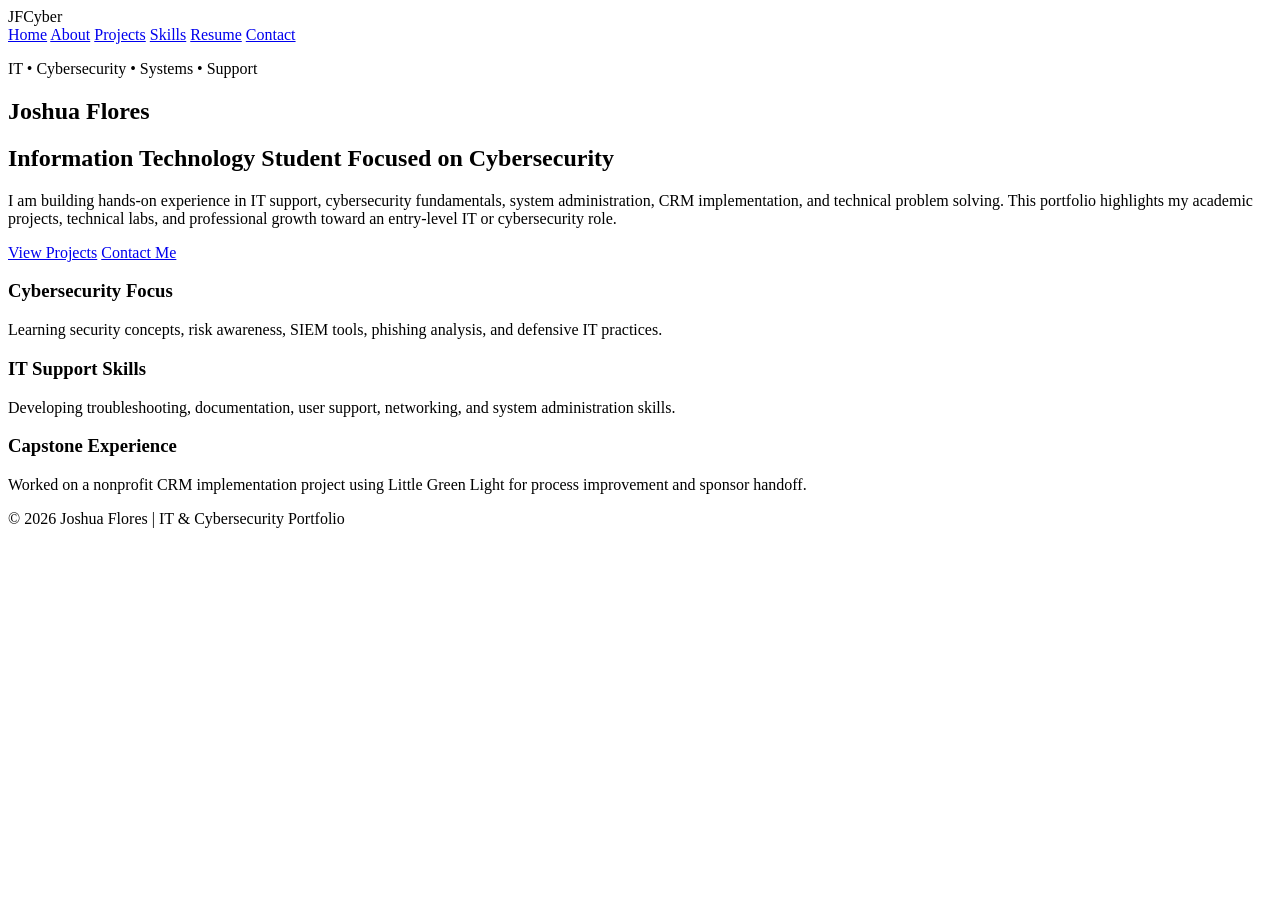
==== index.html @ c6c14d0e "Add initial HTML structure for portfolio site" ====
<!DOCTYPE html>
<html lang="en">
<head>
  <meta charset="UTF-8" />
  <meta name="viewport" content="width=device-width, initial-scale=1.0" />
  <title>Joshua Flores | IT & Cybersecurity Portfolio</title>
  <link rel="stylesheet" href="style.css" />
</head>
<body>

  <header class="navbar">
    <div class="logo">JF<span>Cyber</span></div>

    <nav>
      <a href="index.html">Home</a>
      <a href="about.html">About</a>
      <a href="projects.html">Projects</a>
      <a href="skills.html">Skills</a>
      <a href="resume.html">Resume</a>
      <a href="contact.html">Contact</a>
    </nav>
  </header>

  <section class="hero">
    <div class="hero-content">
      <p class="tagline">IT • Cybersecurity • Systems • Support</p>

      <h1>Joshua Flores</h1>

      <h2>Information Technology Student Focused on Cybersecurity</h2>

      <p class="hero-text">
        I am building hands-on experience in IT support, cybersecurity fundamentals,
        system administration, CRM implementation, and technical problem solving.
        This portfolio highlights my academic projects, technical labs, and professional
        growth toward an entry-level IT or cybersecurity role.
      </p>

      <div class="hero-buttons">
        <a href="projects.html" class="btn primary">View Projects</a>
        <a href="contact.html" class="btn secondary">Contact Me</a>
      </div>
    </div>
  </section>

  <section class="highlights">
    <div class="card">
      <h3>Cybersecurity Focus</h3>
      <p>Learning security concepts, risk awareness, SIEM tools, phishing analysis, and defensive IT practices.</p>
    </div>

    <div class="card">
      <h3>IT Support Skills</h3>
      <p>Developing troubleshooting, documentation, user support, networking, and system administration skills.</p>
    </div>

    <div class="card">
      <h3>Capstone Experience</h3>
      <p>Worked on a nonprofit CRM implementation project using Little Green Light for process improvement and sponsor handoff.</p>
    </div>
  </section>

  <footer>
    <p>© 2026 Joshua Flores | IT & Cybersecurity Portfolio</p>
  </footer>

</body>
</html>
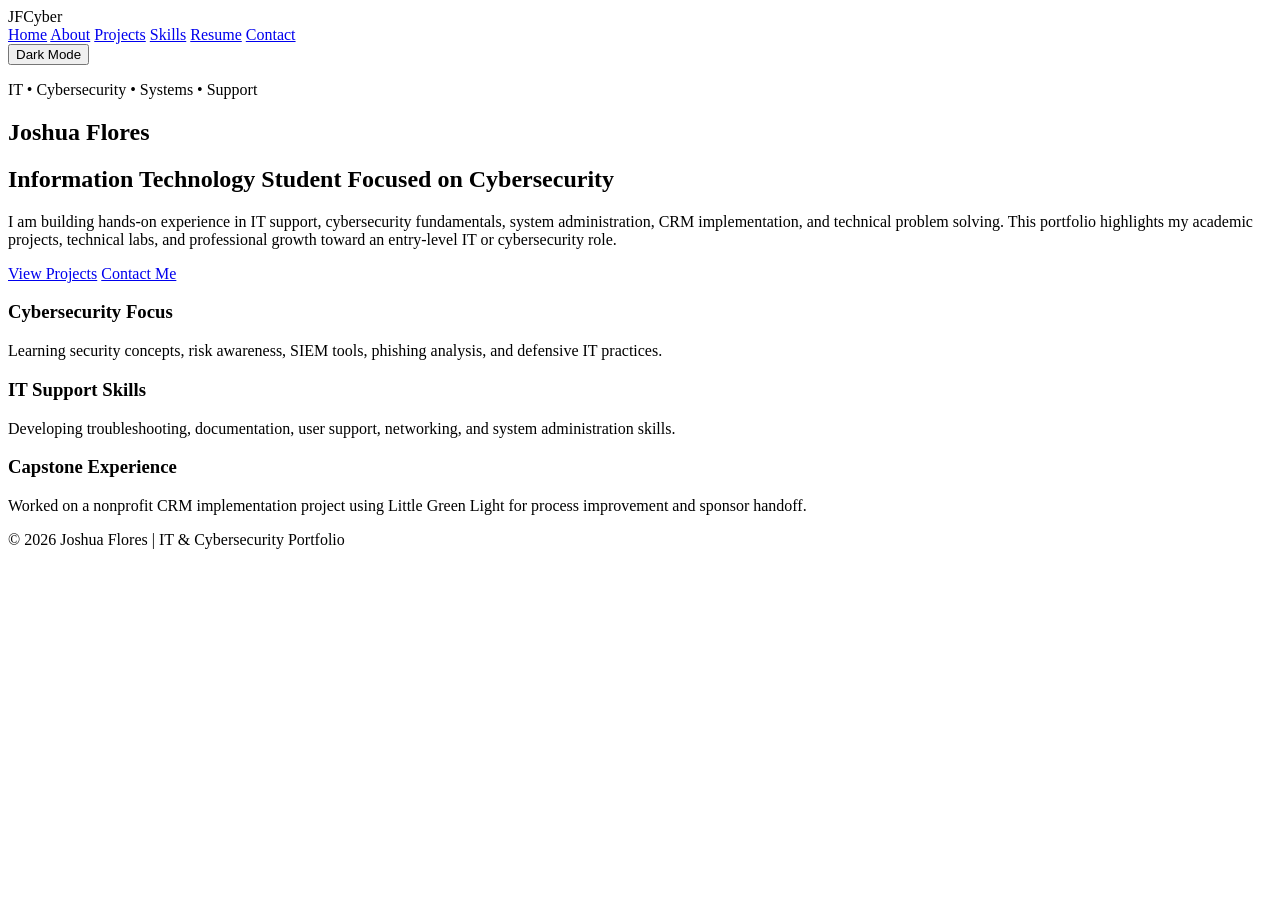
==== commit fe0f240c: "Add theme toggle button to navbar" ====
--- a/index.html
+++ b/index.html
@@ -6,19 +6,23 @@
   <title>Joshua Flores | IT & Cybersecurity Portfolio</title>
   <link rel="stylesheet" href="style.css" />
 </head>
+
+<script src="script.js"></script>
 <body>
 
   <header class="navbar">
     <div class="logo">JF<span>Cyber</span></div>
 
     <nav>
-      <a href="index.html">Home</a>
-      <a href="about.html">About</a>
-      <a href="projects.html">Projects</a>
-      <a href="skills.html">Skills</a>
-      <a href="resume.html">Resume</a>
-      <a href="contact.html">Contact</a>
-    </nav>
+  <a href="index.html">Home</a>
+  <a href="about.html">About</a>
+  <a href="projects.html">Projects</a>
+  <a href="skills.html">Skills</a>
+  <a href="resume.html">Resume</a>
+  <a href="contact.html">Contact</a>
+</nav>
+
+<button id="theme-toggle" class="theme-toggle">Dark Mode</button>
   </header>
 
   <section class="hero">
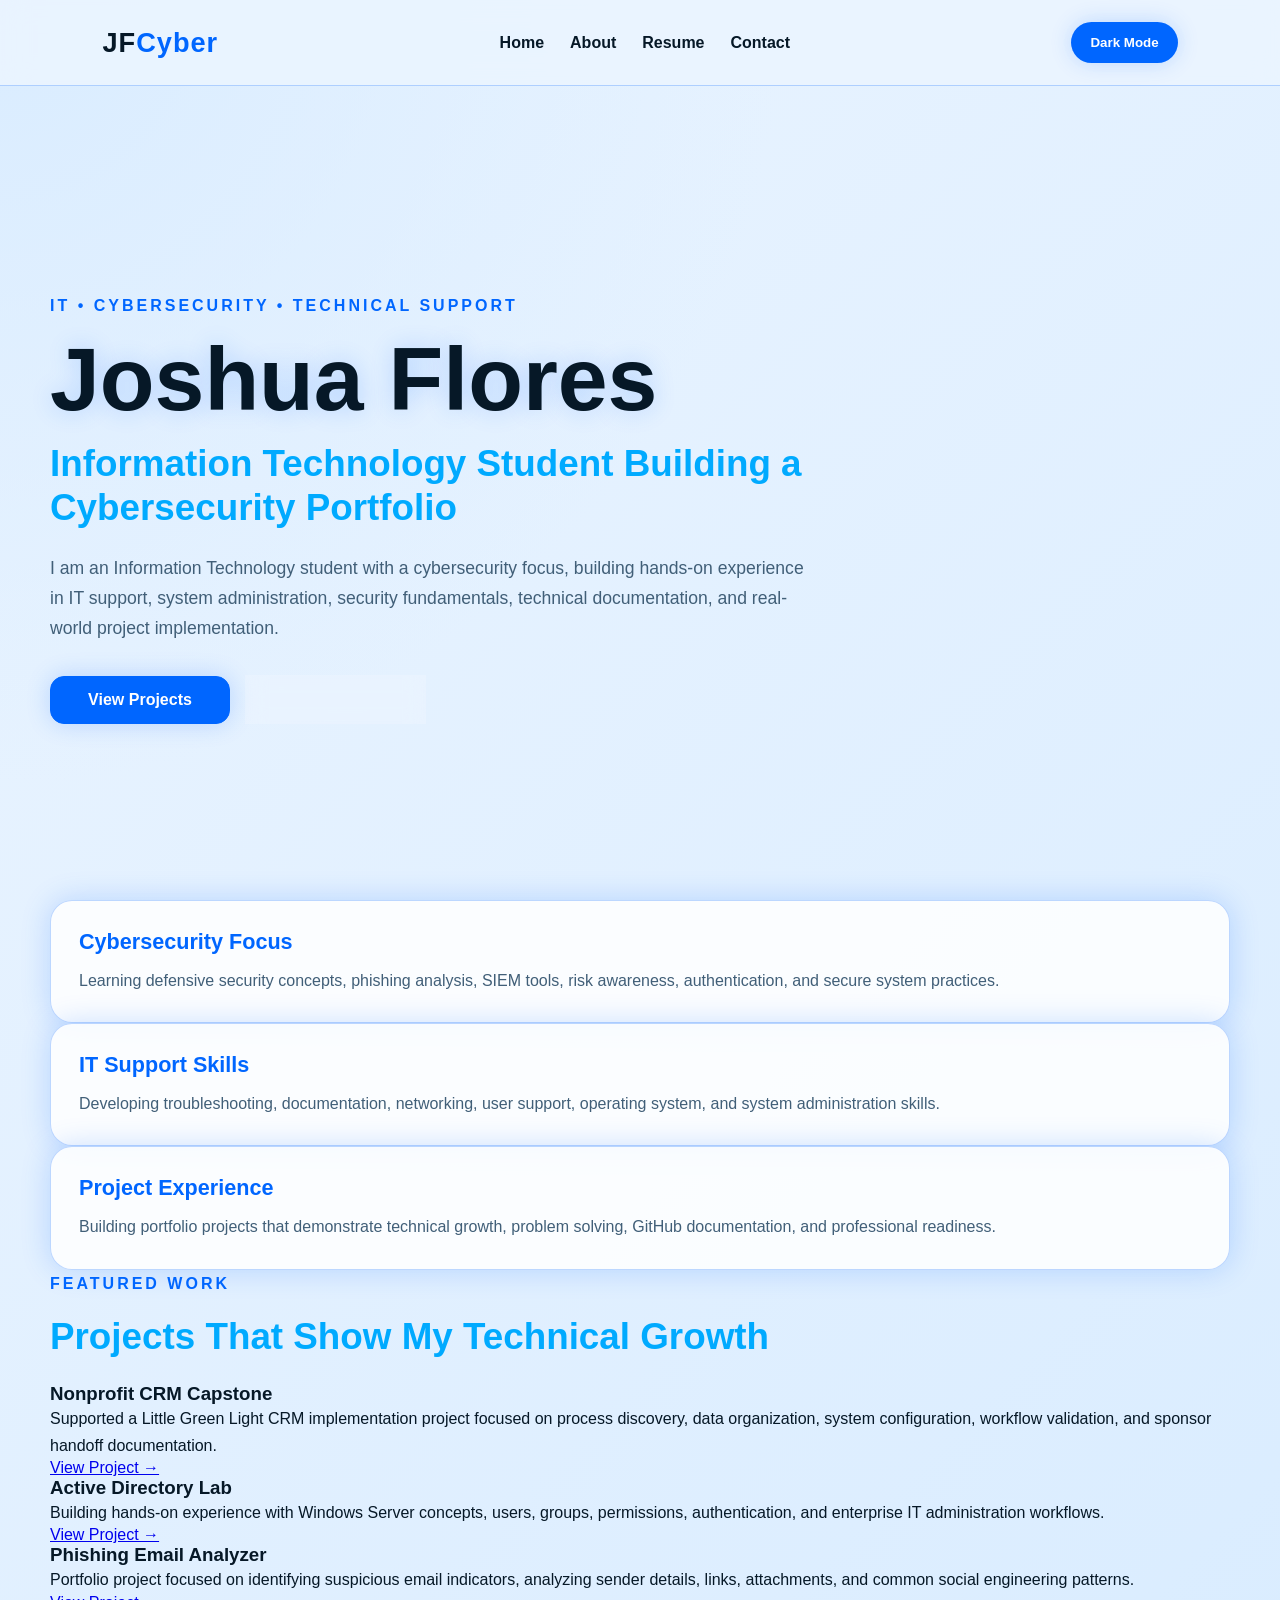
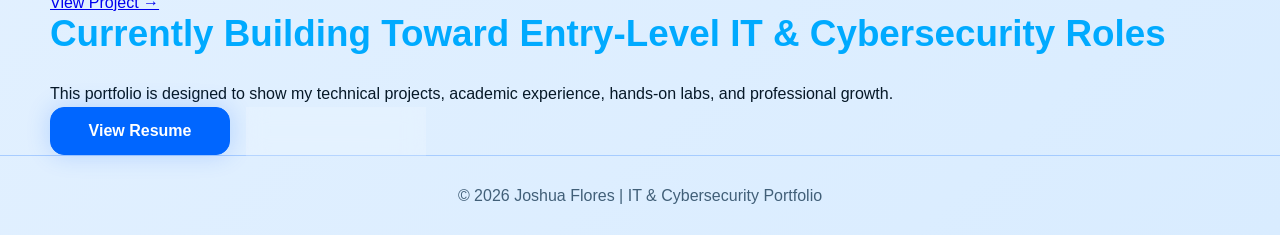
==== commit f1c3b96c: "Remove Projects link from navigation" ====
--- a/index.html
+++ b/index.html
@@ -6,67 +6,139 @@
   <title>Joshua Flores | IT & Cybersecurity Portfolio</title>
   <link rel="stylesheet" href="style.css" />
 </head>
-
-<script src="script.js"></script>
 <body>
 
   <header class="navbar">
     <div class="logo">JF<span>Cyber</span></div>
 
     <nav>
-  <a href="index.html">Home</a>
-  <a href="about.html">About</a>
-  <a href="projects.html">Projects</a>
-  <a href="skills.html">Skills</a>
-  <a href="resume.html">Resume</a>
-  <a href="contact.html">Contact</a>
-</nav>
+      <a href="index.html">Home</a>
+      <a href="about.html">About</a>
+      <a href="resume.html">Resume</a>
+      <a href="contact.html">Contact</a>
+    </nav>
 
-<button id="theme-toggle" class="theme-toggle">Dark Mode</button>
+    <button id="theme-toggle" class="theme-toggle">Dark Mode</button>
   </header>
 
-  <section class="hero">
-    <div class="hero-content">
-      <p class="tagline">IT • Cybersecurity • Systems • Support</p>
+  <main>
 
-      <h1>Joshua Flores</h1>
+    <section class="hero">
+      <div class="container">
+        <div class="hero-content">
+          <p class="tagline">IT • Cybersecurity • Technical Support</p>
 
-      <h2>Information Technology Student Focused on Cybersecurity</h2>
+          <h1>Joshua Flores</h1>
 
-      <p class="hero-text">
-        I am building hands-on experience in IT support, cybersecurity fundamentals,
-        system administration, CRM implementation, and technical problem solving.
-        This portfolio highlights my academic projects, technical labs, and professional
-        growth toward an entry-level IT or cybersecurity role.
-      </p>
+          <h2>Information Technology Student Building a Cybersecurity Portfolio</h2>
 
-      <div class="hero-buttons">
-        <a href="projects.html" class="btn primary">View Projects</a>
-        <a href="contact.html" class="btn secondary">Contact Me</a>
+          <p class="hero-text">
+            I am an Information Technology student with a cybersecurity focus,
+            building hands-on experience in IT support, system administration,
+            security fundamentals, technical documentation, and real-world
+            project implementation.
+          </p>
+
+          <div class="hero-buttons">
+            <a href="projects.html" class="btn primary">View Projects</a>
+            <a href="about.html" class="btn secondary">About Me</a>
+          </div>
+        </div>
       </div>
-    </div>
-  </section>
+    </section>
 
-  <section class="highlights">
-    <div class="card">
-      <h3>Cybersecurity Focus</h3>
-      <p>Learning security concepts, risk awareness, SIEM tools, phishing analysis, and defensive IT practices.</p>
-    </div>
+    <section class="home-overview">
+      <div class="container overview-grid">
 
-    <div class="card">
-      <h3>IT Support Skills</h3>
-      <p>Developing troubleshooting, documentation, user support, networking, and system administration skills.</p>
-    </div>
+        <article class="card">
+          <h3>Cybersecurity Focus</h3>
+          <p>
+            Learning defensive security concepts, phishing analysis, SIEM tools,
+            risk awareness, authentication, and secure system practices.
+          </p>
+        </article>
 
-    <div class="card">
-      <h3>Capstone Experience</h3>
-      <p>Worked on a nonprofit CRM implementation project using Little Green Light for process improvement and sponsor handoff.</p>
-    </div>
-  </section>
+        <article class="card">
+          <h3>IT Support Skills</h3>
+          <p>
+            Developing troubleshooting, documentation, networking, user support,
+            operating system, and system administration skills.
+          </p>
+        </article>
+
+        <article class="card">
+          <h3>Project Experience</h3>
+          <p>
+            Building portfolio projects that demonstrate technical growth,
+            problem solving, GitHub documentation, and professional readiness.
+          </p>
+        </article>
+
+      </div>
+    </section>
+
+    <section class="featured-section">
+      <div class="container">
+        <p class="tagline">Featured Work</p>
+        <h2>Projects That Show My Technical Growth</h2>
+
+        <div class="featured-grid">
+
+          <article class="feature-card">
+            <h3>Nonprofit CRM Capstone</h3>
+            <p>
+              Supported a Little Green Light CRM implementation project focused
+              on process discovery, data organization, system configuration,
+              workflow validation, and sponsor handoff documentation.
+            </p>
+            <a href="projects.html">View Project →</a>
+          </article>
+
+          <article class="feature-card">
+            <h3>Active Directory Lab</h3>
+            <p>
+              Building hands-on experience with Windows Server concepts,
+              users, groups, permissions, authentication, and enterprise IT
+              administration workflows.
+            </p>
+            <a href="projects.html">View Project →</a>
+          </article>
+
+          <article class="feature-card">
+            <h3>Phishing Email Analyzer</h3>
+            <p>
+              Portfolio project focused on identifying suspicious email
+              indicators, analyzing sender details, links, attachments, and
+              common social engineering patterns.
+            </p>
+            <a href="projects.html">View Project →</a>
+          </article>
+
+        </div>
+      </div>
+    </section>
+
+    <section class="cta-section">
+      <div class="container cta-card">
+        <h2>Currently Building Toward Entry-Level IT & Cybersecurity Roles</h2>
+        <p>
+          This portfolio is designed to show my technical projects, academic
+          experience, hands-on labs, and professional growth.
+        </p>
+
+        <div class="hero-buttons">
+          <a href="resume.html" class="btn primary">View Resume</a>
+          <a href="contact.html" class="btn secondary">Contact Me</a>
+        </div>
+      </div>
+    </section>
+
+  </main>
 
   <footer>
     <p>© 2026 Joshua Flores | IT & Cybersecurity Portfolio</p>
   </footer>
 
+  <script src="script.js"></script>
 </body>
 </html>
--- a/style.css
+++ b/style.css
@@ -0,0 +1,615 @@
+:root {
+  --bg: #eaf4ff;
+  --bg-soft: #d9ecff;
+  --text: #061827;
+  --muted: #415f78;
+  --primary: #0066ff;
+  --secondary: #00aaff;
+  --card: rgba(255, 255, 255, 0.85);
+  --border: rgba(0, 102, 255, 0.25);
+  --shadow: rgba(0, 102, 255, 0.2);
+  --nav: rgba(234, 244, 255, 0.9);
+}
+
+body.dark {
+  --bg: #07070a;
+  --bg-soft: #17070b;
+  --text: #fff1f1;
+  --muted: #d6a1a1;
+  --primary: #ff1f3d;
+  --secondary: #ff6b6b;
+  --card: rgba(28, 8, 12, 0.9);
+  --border: rgba(255, 31, 61, 0.35);
+  --shadow: rgba(255, 31, 61, 0.28);
+  --nav: rgba(10, 5, 8, 0.92);
+}
+
+* {
+  margin: 0;
+  padding: 0;
+  box-sizing: border-box;
+}
+
+html {
+  scroll-behavior: smooth;
+}
+
+body {
+  font-family: Arial, Helvetica, sans-serif;
+  background:
+    radial-gradient(circle at top left, var(--bg-soft), transparent 35%),
+    linear-gradient(135deg, var(--bg), var(--bg-soft));
+  color: var(--text);
+  min-height: 100vh;
+  overflow-x: hidden;
+  transition: background 0.3s ease, color 0.3s ease;
+}
+
+/* NAVBAR */
+
+.navbar {
+  width: 100%;
+  min-height: 86px;
+  padding: 18px 8%;
+  display: flex;
+  align-items: center;
+  justify-content: space-between;
+  gap: 24px;
+  background: var(--nav);
+  backdrop-filter: blur(14px);
+  border-bottom: 1px solid var(--border);
+  position: sticky;
+  top: 0;
+  z-index: 1000;
+}
+
+.logo {
+  font-size: 1.7rem;
+  font-weight: 900;
+  letter-spacing: 1px;
+  white-space: nowrap;
+}
+
+.logo span {
+  color: var(--primary);
+}
+
+nav {
+  display: flex;
+  align-items: center;
+  justify-content: center;
+  gap: 26px;
+  flex-wrap: wrap;
+}
+
+nav a {
+  color: var(--text);
+  text-decoration: none;
+  font-weight: 800;
+  font-size: 1rem;
+  transition: 0.2s ease;
+}
+
+nav a:hover {
+  color: var(--primary);
+}
+
+.theme-toggle {
+  border: 1px solid var(--border);
+  background: var(--primary);
+  color: white;
+  padding: 12px 18px;
+  border-radius: 999px;
+  font-weight: 800;
+  cursor: pointer;
+  box-shadow: 0 0 22px var(--shadow);
+  transition: 0.2s ease;
+  white-space: nowrap;
+}
+
+.theme-toggle:hover {
+  transform: translateY(-2px);
+}
+
+/* GENERAL */
+
+.container {
+  width: min(1180px, calc(100% - 48px));
+  margin: 0 auto;
+}
+
+.tagline {
+  color: var(--primary);
+  font-weight: 900;
+  letter-spacing: 3px;
+  text-transform: uppercase;
+  margin-bottom: 18px;
+}
+
+h1 {
+  font-size: clamp(3rem, 7vw, 5.8rem);
+  line-height: 0.95;
+  margin-bottom: 20px;
+  text-shadow: 0 0 24px var(--shadow);
+}
+
+h2 {
+  color: var(--secondary);
+  font-size: clamp(1.4rem, 3vw, 2.3rem);
+  line-height: 1.2;
+  margin-bottom: 24px;
+}
+
+p {
+  line-height: 1.7;
+}
+
+/* BUTTONS */
+
+.btn {
+  display: inline-flex;
+  align-items: center;
+  justify-content: center;
+  min-width: 180px;
+  padding: 14px 24px;
+  border-radius: 14px;
+  text-decoration: none;
+  font-weight: 900;
+  border: 1px solid var(--border);
+  transition: 0.2s ease;
+  cursor: pointer;
+  position: relative;
+  z-index: 2;
+}
+
+.btn.primary {
+  background: var(--primary);
+  color: white;
+  box-shadow: 0 0 24px var(--shadow);
+  border: 1px solid var(--primary);
+}
+.btn.secondary {
+  background: rgba(255, 255, 255, 0.18);
+  color: var(--primary);
+  backdrop-filter: blur(10px);
+}
+
+.btn:hover {
+  transform: translateY(-2px);
+}
+
+/* HOME PAGE */
+
+.hero {
+  min-height: calc(100vh - 86px);
+  padding: 90px 0 60px;
+  display: flex;
+  align-items: center;
+}
+
+.hero-content {
+  max-width: 830px;
+}
+
+.hero-text {
+  color: var(--muted);
+  font-size: 1.1rem;
+  max-width: 760px;
+  margin-bottom: 32px;
+}
+
+.hero-buttons {
+  display: flex;
+  gap: 16px;
+  flex-wrap: wrap;
+}
+
+.highlights {
+  padding: 20px 0 90px;
+}
+
+.highlights-grid,
+.highlights {
+  display: grid;
+  grid-template-columns: repeat(3, 1fr);
+  gap: 22px;
+}
+
+.card {
+  background: var(--card);
+  border: 1px solid var(--border);
+  border-radius: 22px;
+  padding: 28px;
+  box-shadow: 0 0 30px var(--shadow);
+}
+
+.card h3 {
+  color: var(--primary);
+  margin-bottom: 12px;
+  font-size: 1.35rem;
+}
+
+.card p {
+  color: var(--muted);
+}
+
+/* ABOUT PAGE */
+
+.about-page {
+  width: min(1180px, calc(100% - 48px));
+  margin: 0 auto;
+  padding: 80px 0 90px;
+}
+
+.about-hero {
+  display: grid;
+  grid-template-columns: minmax(0, 1.5fr) 360px;
+  gap: 42px;
+  align-items: center;
+}
+
+.about-text {
+  max-width: 760px;
+}
+
+.about-text h1 {
+  font-size: clamp(3rem, 7vw, 5.5rem);
+}
+
+.about-text h2 {
+  font-size: clamp(1.35rem, 3vw, 2.2rem);
+}
+
+.about-text p {
+  color: var(--muted);
+  font-size: 1.08rem;
+  margin-bottom: 18px;
+}
+
+.about-buttons {
+  display: flex;
+  gap: 16px;
+  flex-wrap: wrap;
+  margin-top: 30px;
+}
+
+.about-profile-card {
+  background: var(--card);
+  border: 1px solid var(--border);
+  border-radius: 26px;
+  padding: 28px;
+  text-align: center;
+  box-shadow: 0 0 32px var(--shadow);
+}
+
+.about-photo-box {
+  width: 100%;
+  aspect-ratio: 1 / 1;
+  border-radius: 22px;
+  border: 2px dashed var(--border);
+  background:
+    radial-gradient(circle at center, var(--bg-soft), transparent 60%),
+    linear-gradient(135deg, transparent, var(--bg-soft));
+  display: flex;
+  align-items: center;
+  justify-content: center;
+  color: var(--muted);
+  font-weight: 900;
+  margin-bottom: 22px;
+  
+  overflow: hidden;
+}
+
+.about-photo-box img {
+  width: 100%;
+  height: 100%;
+  object-fit: cover;
+}
+
+.about-profile-card h3 {
+  color: var(--primary);
+  font-size: 1.6rem;
+  margin-bottom: 8px;
+}
+
+.about-profile-card p {
+  color: var(--muted);
+  margin-bottom: 18px;
+}
+
+.mini-info {
+  display: flex;
+  justify-content: center;
+  flex-wrap: wrap;
+  gap: 10px;
+}
+
+.mini-info span {
+  color: var(--primary);
+  border: 1px solid var(--border);
+  border-radius: 999px;
+  padding: 8px 12px;
+  font-size: 0.85rem;
+  font-weight: 800;
+  background: rgba(255, 255, 255, 0.14);
+}
+
+.about-info-grid {
+  margin-top: 58px;
+  display: grid;
+  grid-template-columns: repeat(3, 1fr);
+  gap: 22px;
+}
+
+.about-info-card {
+  background: var(--card);
+  border: 1px solid var(--border);
+  border-radius: 22px;
+  padding: 28px;
+  box-shadow: 0 0 28px var(--shadow);
+}
+
+.about-info-card h3 {
+  color: var(--primary);
+  font-size: 1.3rem;
+  margin-bottom: 12px;
+}
+
+.about-info-card p {
+  color: var(--muted);
+}
+
+/* FOOTER */
+
+footer {
+  text-align: center;
+  padding: 26px;
+  color: var(--muted);
+  border-top: 1px solid var(--border);
+}
+
+/* MOBILE */
+
+@media (max-width: 950px) {
+  .navbar {
+    padding: 20px 24px;
+    flex-direction: column;
+  }
+
+  nav {
+    gap: 14px;
+  }
+
+  .container,
+  .about-page {
+    width: min(100% - 36px, 1180px);
+  }
+
+  .hero {
+    padding: 64px 0 44px;
+  }
+
+  .about-hero {
+    grid-template-columns: 1fr;
+  }
+
+  .about-text {
+    max-width: 100%;
+  }
+
+  .highlights,
+  .highlights-grid,
+  .about-info-grid {
+    grid-template-columns: 1fr;
+  }
+
+  h1,
+  .about-text h1 {
+    font-size: clamp(2.6rem, 12vw, 4rem);
+  }
+
+  h2,
+  .about-text h2 {
+    font-size: 1.35rem;
+  }
+
+  .hero-text,
+  .about-text p {
+    font-size: 1rem;
+  }
+  .home-overview {
+  padding: 20px 0 80px;
+}
+
+.overview-grid {
+  display: grid;
+  grid-template-columns: repeat(3, 1fr);
+  gap: 22px;
+}
+
+.featured-section {
+  padding: 80px 0;
+}
+
+.featured-section h2 {
+  max-width: 780px;
+  margin-bottom: 34px;
+}
+
+.featured-grid {
+  display: grid;
+  grid-template-columns: repeat(3, 1fr);
+  gap: 22px;
+}
+
+.feature-card {
+  background: var(--card);
+  border: 1px solid var(--border);
+  border-radius: 24px;
+  padding: 30px;
+  box-shadow: 0 0 28px var(--shadow);
+}
+
+.feature-card h3 {
+  color: var(--primary);
+  font-size: 1.35rem;
+  margin-bottom: 14px;
+}
+
+.feature-card p {
+  color: var(--muted);
+  margin-bottom: 18px;
+}
+
+.feature-card a {
+  color: var(--primary);
+  font-weight: 900;
+  text-decoration: none;
+}
+
+.cta-section {
+  padding: 50px 0 100px;
+}
+
+.cta-card {
+  background: var(--card);
+  border: 1px solid var(--border);
+  border-radius: 28px;
+  padding: 44px;
+  box-shadow: 0 0 34px var(--shadow);
+}
+
+.cta-card p {
+  color: var(--muted);
+  max-width: 760px;
+  margin-bottom: 26px;
+}
+
+@media (max-width: 950px) {
+  .overview-grid,
+  .featured-grid {
+    grid-template-columns: 1fr;
+  }
+
+  .featured-section {
+    padding: 50px 0;
+  }
+
+  .cta-card {
+    padding: 28px;
+  }
+  
+  .resume-page {
+  width: min(1180px, calc(100% - 48px));
+  margin: 0 auto;
+  padding: 80px 0 90px;
+}
+
+.resume-header {
+  max-width: 850px;
+  margin-bottom: 48px;
+}
+
+.resume-header p {
+  color: var(--muted);
+  font-size: 1.08rem;
+  margin-bottom: 24px;
+}
+
+.resume-actions {
+  display: flex;
+  gap: 16px;
+  flex-wrap: wrap;
+  margin-top: 28px;
+}
+
+.resume-grid {
+  display: grid;
+  grid-template-columns: minmax(0, 1.5fr) 360px;
+  gap: 28px;
+  align-items: start;
+}
+
+.resume-main,
+.resume-sidebar {
+  display: flex;
+  flex-direction: column;
+  gap: 24px;
+}
+
+.resume-card {
+  background: var(--card);
+  border: 1px solid var(--border);
+  border-radius: 24px;
+  padding: 30px;
+  box-shadow: 0 0 28px var(--shadow);
+}
+
+.resume-card h3 {
+  color: var(--primary);
+  font-size: 1.45rem;
+  margin-bottom: 18px;
+}
+
+.resume-card h4 {
+  color: var(--text);
+  font-size: 1.1rem;
+  margin-bottom: 6px;
+}
+
+.resume-card p,
+.resume-card li {
+  color: var(--muted);
+  line-height: 1.7;
+}
+
+.resume-card ul {
+  padding-left: 20px;
+  margin-top: 10px;
+}
+
+.resume-item {
+  margin-bottom: 26px;
+}
+
+.resume-item:last-child {
+  margin-bottom: 0;
+}
+
+.resume-muted {
+  color: var(--secondary) !important;
+  font-weight: 800;
+  margin-bottom: 8px;
+}
+
+.skill-tags {
+  display: flex;
+  flex-wrap: wrap;
+  gap: 10px;
+}
+
+.skill-tags span {
+  border: 1px solid var(--border);
+  color: var(--primary);
+  background: rgba(255, 255, 255, 0.14);
+  padding: 8px 12px;
+  border-radius: 999px;
+  font-size: 0.88rem;
+  font-weight: 800;
+}
+
+@media (max-width: 950px) {
+  .resume-page {
+    width: min(100% - 36px, 1180px);
+    padding: 60px 0 70px;
+  }
+
+  .resume-grid {
+    grid-template-columns: 1fr;
+  }
+
+  .resume-card {
+    padding: 24px;
+  }
+}
+}
